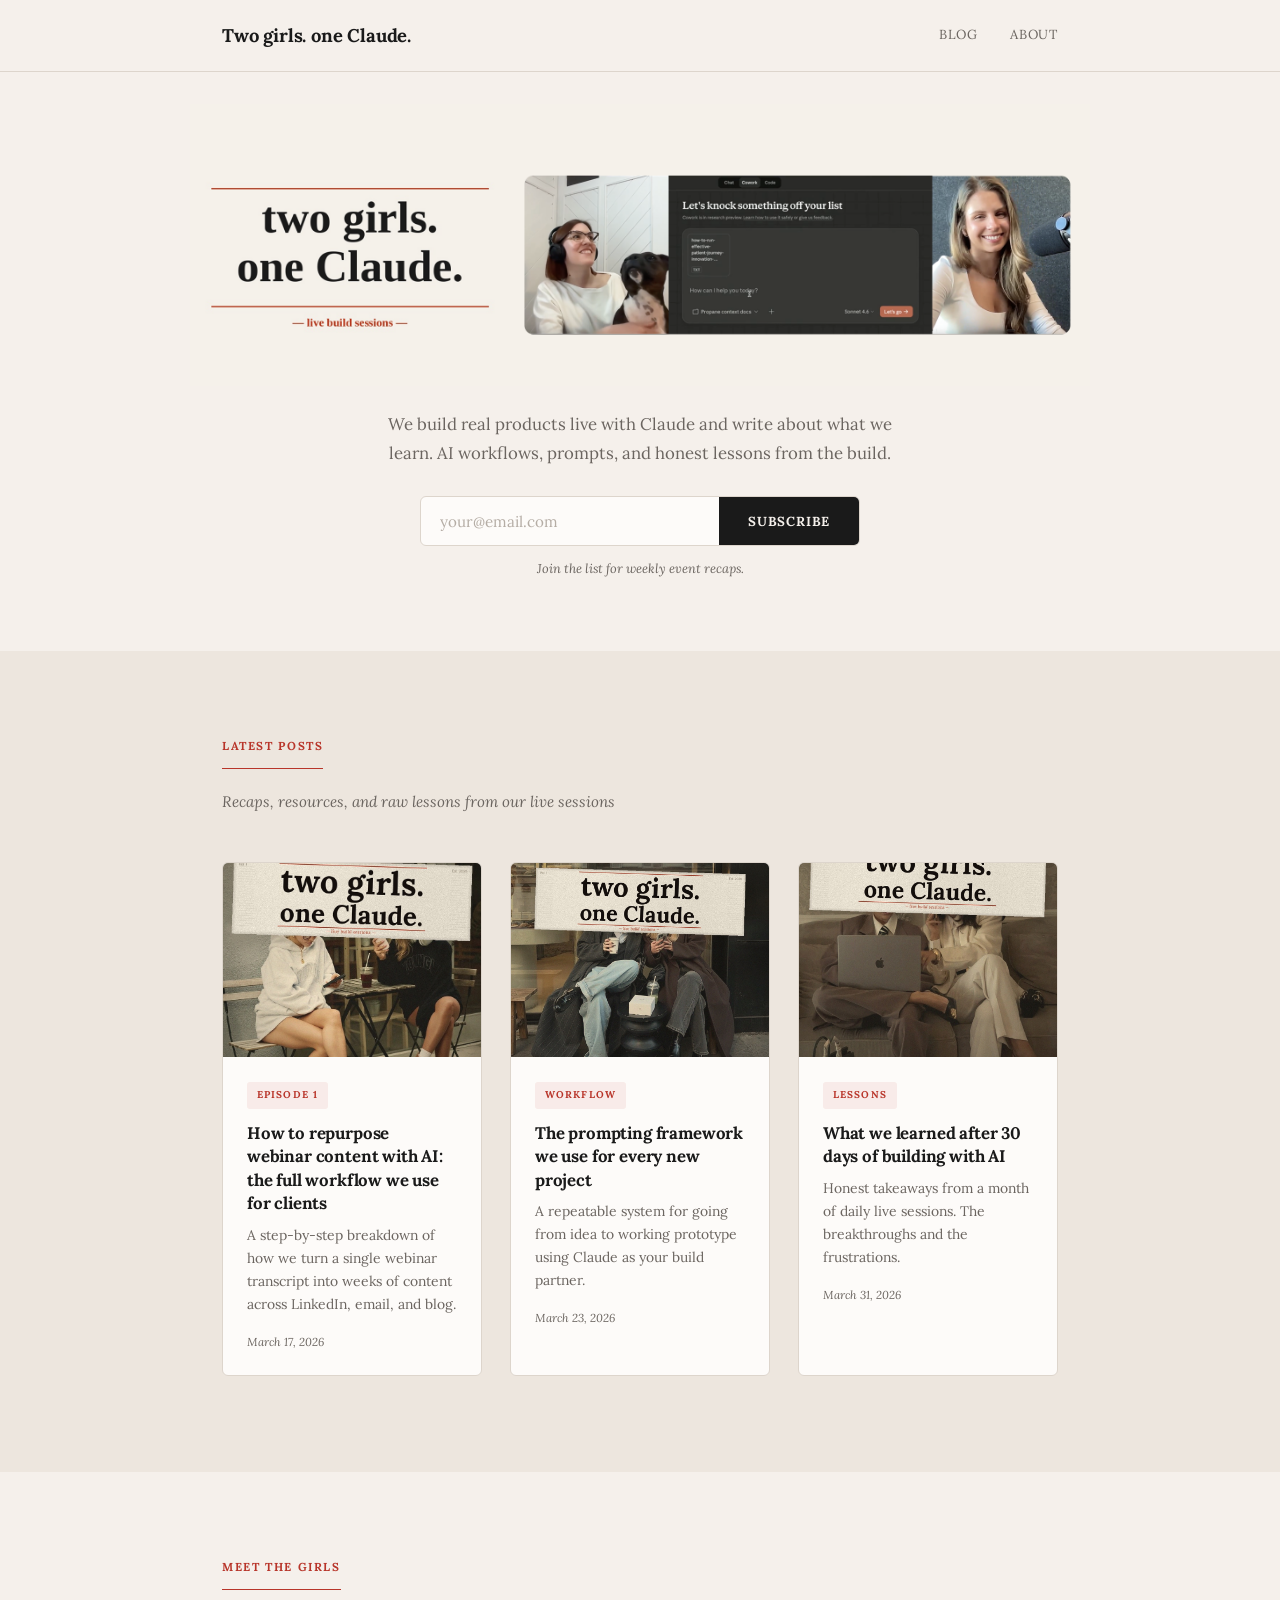
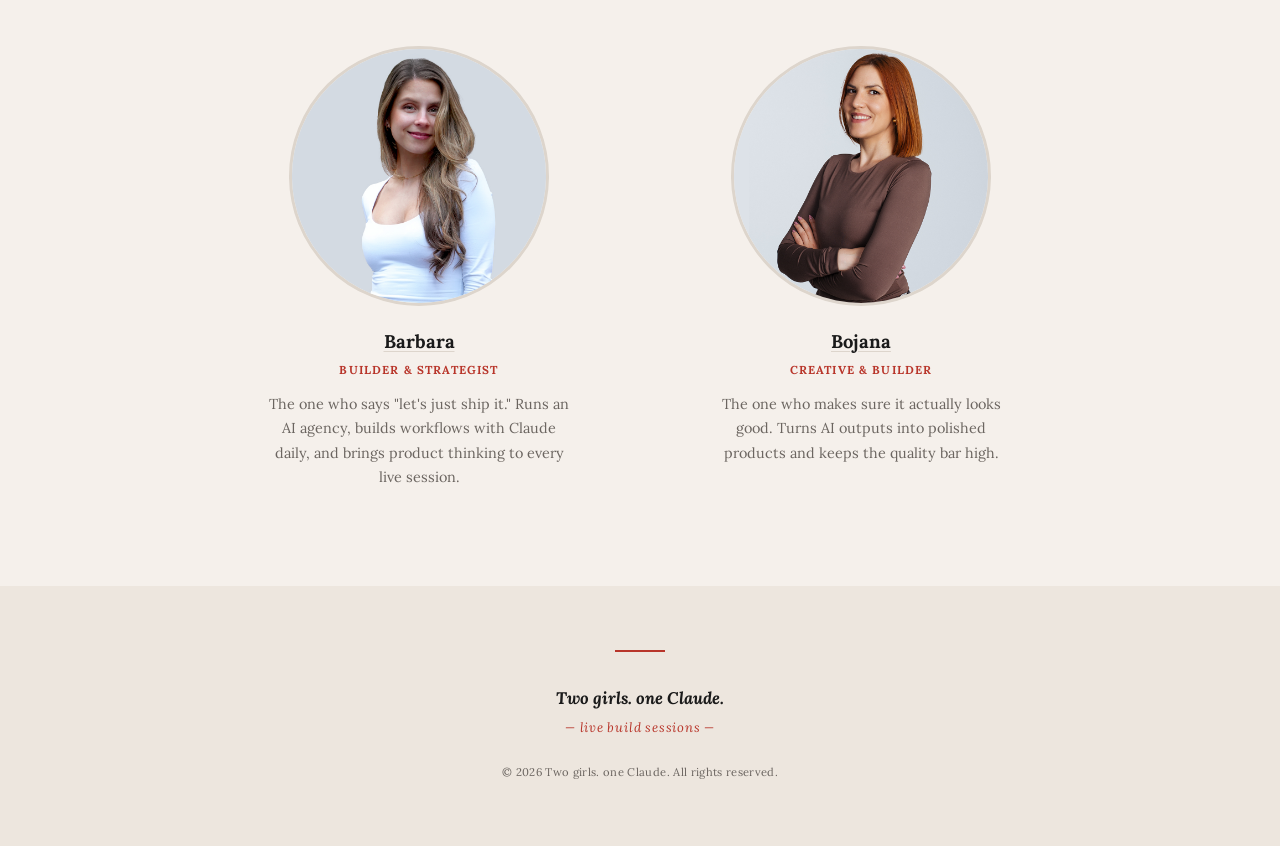
==== index.html @ 8e41c7cb "Add SEO-optimized Episode 1 blog post and update homepage New blog post at /blog/repurpose-webinar-c" ====
<!DOCTYPE html>
<html lang="en">
<head>
  <meta charset="UTF-8">
  <meta name="viewport" content="width=device-width, initial-scale=1.0">
  <title>Two girls. one Claude. — live build sessions</title>
  <link rel="preconnect" href="https://fonts.googleapis.com">
  <link rel="preconnect" href="https://fonts.gstatic.com" crossorigin>
  <link href="https://fonts.googleapis.com/css2?family=Lora:ital,wght@0,400;0,700;1,400;1,700&display=swap" rel="stylesheet">
  <link rel="stylesheet" href="styles.css?v=2">
</head>
<body>

  <!-- NAV -->
  <nav class="nav">
    <div class="nav-inner">
      <a href="/" class="nav-logo">Two girls. one Claude.</a>
      <div class="nav-links">
        <a href="#blog">Blog</a>
        <a href="#about">About</a>
      </div>
    </div>
  </nav>

  <!-- HERO -->
  <header class="hero">
    <div class="hero-inner">
      <div class="hero-banner-wrap">
        <img src="Frame 1000004666.png" alt="Two girls. one Claude. live build sessions" class="hero-banner">
      </div>
      <p class="hero-description">
        We build real products live with Claude and write about what we learn. AI workflows, prompts, and honest lessons from the build.
      </p>
      <form class="hero-form" onsubmit="handleSubscribe(event)">
        <div class="form-row">
          <input type="email" placeholder="your@email.com" required class="hero-input" />
          <button type="submit" class="hero-button">Subscribe</button>
        </div>
        <p class="form-note">Join the list for weekly event recaps.</p>
        <p class="form-success" id="formSuccess">You're in. Welcome to the build.</p>
      </form>
    </div>
  </header>

  <!-- BLOG -->
  <section class="blog" id="blog">
    <div class="section-inner">
      <div class="section-header">
        <div class="section-label">Latest Posts</div>
        <p class="section-subtitle">Recaps, resources, and raw lessons from our live sessions</p>
      </div>
      <div class="blog-grid">

        <a href="blog/repurpose-webinar-content-ai.html" class="blog-card-link">
        <article class="blog-card">
          <div class="blog-card-image">
            <img src="two_girls_one_claude_v3.jpg" alt="Building with Claude">
          </div>
          <div class="blog-card-body">
            <span class="blog-tag">Episode 1</span>
            <h3 class="blog-card-title">How to repurpose webinar content with AI: the full workflow we use for clients</h3>
            <p class="blog-card-excerpt">
              A step-by-step breakdown of how we turn a single webinar transcript into weeks of content across LinkedIn, email, and blog.
            </p>
            <span class="blog-card-date">March 17, 2026</span>
          </div>
        </article>
        </a>

        <article class="blog-card">
          <div class="blog-card-image">
            <img src="two_girls_one_claude_v4.jpg" alt="AI Workflows">
          </div>
          <div class="blog-card-body">
            <span class="blog-tag">Workflow</span>
            <h3 class="blog-card-title">The prompting framework we use for every new project</h3>
            <p class="blog-card-excerpt">
              A repeatable system for going from idea to working prototype using Claude as your build partner.
            </p>
            <span class="blog-card-date">March 23, 2026</span>
          </div>
        </article>

        <article class="blog-card">
          <div class="blog-card-image">
            <img src="two_girls_one_claude_v2.jpg" alt="Live Sessions">
          </div>
          <div class="blog-card-body">
            <span class="blog-tag">Lessons</span>
            <h3 class="blog-card-title">What we learned after 30 days of building with AI</h3>
            <p class="blog-card-excerpt">
              Honest takeaways from a month of daily live sessions. The breakthroughs and the frustrations.
            </p>
            <span class="blog-card-date">March 31, 2026</span>
          </div>
        </article>

      </div>
    </div>
  </section>

  <!-- ABOUT / MEET THE GIRLS -->
  <section class="about" id="about">
    <div class="section-inner">
      <div class="section-header">
        <div class="section-label">Meet the Girls</div>
      </div>
      <div class="about-grid">

        <div class="about-card">
          <div class="about-photo">
            <img src="NEW Barbara.jpg" alt="Barbara">
          </div>
          <div class="about-info">
            <h3 class="about-name"><a href="https://www.linkedin.com/in/barbara-startup-cookie/?skipRedirect=true" target="_blank">Barbara</a></h3>
            <p class="about-role">Builder & Strategist</p>
            <p class="about-bio">
              The one who says "let's just ship it." Runs an AI agency, builds workflows with Claude daily, and brings product thinking to every live session.
            </p>
          </div>
        </div>

        <div class="about-card">
          <div class="about-photo">
            <img src="NEWEST Bojana.png" alt="Bojana">
          </div>
          <div class="about-info">
            <h3 class="about-name"><a href="https://www.linkedin.com/in/bojanavojnovic/" target="_blank">Bojana</a></h3>
            <p class="about-role">Creative & Builder</p>
            <p class="about-bio">
              The one who makes sure it actually looks good. Turns AI outputs into polished products and keeps the quality bar high.
            </p>
          </div>
        </div>

      </div>
    </div>
  </section>

  <!-- FOOTER -->
  <footer class="footer">
    <div class="footer-inner">
      <div class="footer-rule"></div>
      <p class="footer-logo">Two girls. one Claude.</p>
      <p class="footer-sub">— live build sessions —</p>
      <p class="footer-copy">&copy; 2026 Two girls. one Claude. All rights reserved.</p>
    </div>
  </footer>

  <script>
    async function handleSubscribe(e) {
      e.preventDefault();
      const form = e.target;
      const email = form.querySelector('input').value;
      const button = form.querySelector('button');
      const success = document.getElementById('formSuccess');

      button.disabled = true;
      button.textContent = '...';

      try {
        const res = await fetch('https://twogirlsoneclaude.substack.com/api/v1/free', {
          method: 'POST',
          headers: { 'Content-Type': 'application/json' },
          body: JSON.stringify({
            email: email,
            first_url: 'https://twogirlsoneclaude.substack.com/',
            source: 'embed'
          })
        });

        if (res.ok) {
          success.textContent = "You're in. Check your inbox.";
          success.classList.add('visible');
          form.querySelector('input').value = '';
        } else {
          success.textContent = 'Something went wrong. Try again.';
          success.classList.add('visible');
        }
      } catch (err) {
        // CORS fallback: open Substack subscribe page directly
        window.open('https://twogirlsoneclaude.substack.com/subscribe?simple=true&email=' + encodeURIComponent(email), '_blank');
        success.textContent = 'Finishing signup in a new tab.';
        success.classList.add('visible');
        form.querySelector('input').value = '';
      }

      button.disabled = false;
      button.textContent = 'Subscribe';
      setTimeout(() => success.classList.remove('visible'), 5000);
    }
  </script>

</body>
</html>
---- styles.css ----
/* ===== RESET & BASE ===== */
*, *::before, *::after {
  margin: 0;
  padding: 0;
  box-sizing: border-box;
}

:root {
  --cream: #F5F0EB;
  --cream-dark: #EDE6DE;
  --black: #1A1A1A;
  --black-soft: #2C2C2C;
  --red: #B8352A;
  --red-light: #C84233;
  --red-muted: rgba(184, 53, 42, 0.08);
  --text-secondary: #6B6560;
  --border: #DDD5CC;
  --white: #FDFBF9;
  --radius: 6px;
}

html {
  scroll-behavior: smooth;
  font-size: 16px;
}

body {
  font-family: 'Lora', Georgia, 'Times New Roman', serif;
  background-color: var(--cream);
  color: var(--black);
  line-height: 1.7;
  -webkit-font-smoothing: antialiased;
}

img {
  max-width: 100%;
  display: block;
}

a {
  color: inherit;
  text-decoration: none;
}

/* ===== NAV ===== */
.nav {
  position: sticky;
  top: 0;
  z-index: 100;
  background: var(--cream);
  border-bottom: 1px solid var(--border);
}

.nav-inner {
  max-width: 900px;
  margin: 0 auto;
  padding: 1.25rem 2rem;
  display: flex;
  align-items: center;
  justify-content: space-between;
}

.nav-logo {
  font-weight: 700;
  font-size: 1.15rem;
  letter-spacing: -0.01em;
}

.nav-links {
  display: flex;
  gap: 2rem;
}

.nav-links a {
  font-size: 0.82rem;
  font-weight: 400;
  color: var(--text-secondary);
  letter-spacing: 0.06em;
  text-transform: uppercase;
  transition: color 0.2s;
}

.nav-links a:hover {
  color: var(--red);
}

/* ===== HERO ===== */
.hero {
  padding: 2rem 2rem 2.5rem;
  text-align: center;
}

.hero-inner {
  max-width: 900px;
  margin: 0 auto;
}

.hero-banner-wrap {
  width: 100%;
  max-width: 900px;
  overflow: hidden;
  aspect-ratio: 16 / 5;
  margin: 0 auto;
}

.hero-banner {
  width: 100%;
  height: 100%;
  object-fit: cover;
  object-position: center center;
}

.hero-description {
  font-size: 1.05rem;
  color: var(--text-secondary);
  line-height: 1.75;
  margin-top: 1.5rem;
  max-width: 520px;
  margin-left: auto;
  margin-right: auto;
}

.hero-form {
  margin-top: 1.75rem;
}

.form-row {
  display: flex;
  gap: 0;
  max-width: 440px;
  margin: 0 auto;
  border: 1.5px solid var(--border);
  border-radius: var(--radius);
  overflow: hidden;
  background: var(--white);
  transition: border-color 0.2s;
}

.form-row:focus-within {
  border-color: var(--red);
}

.hero-input {
  flex: 1;
  padding: 0.9rem 1.2rem;
  font-family: 'Lora', serif;
  font-size: 0.95rem;
  border: none;
  outline: none;
  background: transparent;
  color: var(--black);
}

.hero-input::placeholder {
  color: #B5ADA5;
}

.hero-button {
  padding: 0.9rem 1.8rem;
  font-family: 'Lora', serif;
  font-size: 0.82rem;
  font-weight: 700;
  letter-spacing: 0.06em;
  text-transform: uppercase;
  border: none;
  background: var(--black);
  color: var(--cream);
  cursor: pointer;
  transition: background 0.2s;
  white-space: nowrap;
}

.hero-button:hover {
  background: var(--red);
}

.form-note {
  font-size: 0.8rem;
  color: var(--text-secondary);
  margin-top: 0.75rem;
  font-style: italic;
}

.form-success {
  font-size: 0.85rem;
  color: var(--red);
  font-weight: 700;
  margin-top: 0.5rem;
  opacity: 0;
  transition: opacity 0.3s;
}

.form-success.visible {
  opacity: 1;
}

/* ===== SHARED SECTION ===== */
.section-inner {
  max-width: 900px;
  margin: 0 auto;
  padding: 0 2rem;
}

.section-header {
  margin-bottom: 3rem;
}

.section-label {
  font-size: 0.72rem;
  font-weight: 700;
  letter-spacing: 0.14em;
  text-transform: uppercase;
  color: var(--red);
  margin-bottom: 0.5rem;
  padding-bottom: 0.75rem;
  border-bottom: 1.5px solid var(--red);
  display: inline-block;
}

.section-subtitle {
  font-size: 0.95rem;
  color: var(--text-secondary);
  margin-top: 0.75rem;
  font-style: italic;
}

/* ===== BLOG ===== */
.blog {
  padding: 5rem 0 6rem;
  background: var(--cream-dark);
}

.blog-grid {
  display: grid;
  grid-template-columns: repeat(3, 1fr);
  gap: 1.75rem;
}

.blog-card {
  background: var(--white);
  border-radius: var(--radius);
  overflow: hidden;
  border: 1px solid var(--border);
  transition: transform 0.25s ease, box-shadow 0.25s ease;
  cursor: pointer;
}

.blog-card:hover {
  transform: translateY(-4px);
  box-shadow: 0 12px 40px rgba(26, 26, 26, 0.07);
}

.blog-card-image {
  width: 100%;
  aspect-ratio: 4 / 3;
  overflow: hidden;
}

.blog-card-image img {
  width: 100%;
  height: 100%;
  object-fit: cover;
  transition: transform 0.4s ease;
}

.blog-card:hover .blog-card-image img {
  transform: scale(1.04);
}

.blog-card-body {
  padding: 1.4rem 1.5rem 1.5rem;
}

.blog-tag {
  font-size: 0.62rem;
  font-weight: 700;
  letter-spacing: 0.12em;
  text-transform: uppercase;
  color: var(--red);
  background: var(--red-muted);
  padding: 0.3rem 0.6rem;
  border-radius: 3px;
  display: inline-block;
}

.blog-card-title {
  font-size: 1.05rem;
  font-weight: 700;
  line-height: 1.4;
  margin-top: 0.8rem;
  letter-spacing: -0.01em;
}

.blog-card-excerpt {
  font-size: 0.87rem;
  color: var(--text-secondary);
  line-height: 1.65;
  margin-top: 0.5rem;
}

.blog-card-date {
  font-size: 0.72rem;
  color: var(--text-secondary);
  font-style: italic;
  margin-top: 1rem;
  display: block;
}

/* ===== ABOUT ===== */
.about {
  padding: 5rem 0 6rem;
}

.about-grid {
  display: grid;
  grid-template-columns: repeat(2, 1fr);
  gap: 3rem;
}

.about-card {
  text-align: center;
}

.about-photo {
  width: 260px;
  height: 260px;
  margin: 0 auto 1.25rem;
  border-radius: 50%;
  overflow: hidden;
  border: 3px solid var(--border);
}

.about-photo img {
  width: 100%;
  height: 100%;
  object-fit: cover;
  object-position: center top;
}

.about-name {
  font-size: 1.15rem;
  font-weight: 700;
  margin-bottom: 0.2rem;
}

.about-name a {
  color: inherit;
  text-decoration: underline;
  text-underline-offset: 3px;
  text-decoration-color: var(--border);
  transition: text-decoration-color 0.2s;
}

.about-name a:hover {
  text-decoration-color: var(--red);
}

.about-role {
  font-size: 0.72rem;
  font-weight: 700;
  letter-spacing: 0.1em;
  text-transform: uppercase;
  color: var(--red);
  margin-bottom: 0.75rem;
}

.about-bio {
  font-size: 0.9rem;
  color: var(--text-secondary);
  line-height: 1.7;
  max-width: 300px;
  margin: 0 auto;
}

/* ===== FOOTER ===== */
.footer {
  padding: 4rem 2rem;
  text-align: center;
  background: var(--cream-dark);
}

.footer-inner {
  max-width: 400px;
  margin: 0 auto;
}

.footer-rule {
  width: 50px;
  height: 2px;
  background: var(--red);
  margin: 0 auto 2rem;
}

.footer-logo {
  font-style: italic;
  font-weight: 700;
  font-size: 1.05rem;
}

.footer-sub {
  font-style: italic;
  font-size: 0.82rem;
  color: var(--red);
  letter-spacing: 0.06em;
  margin-top: 0.3rem;
}

.footer-copy {
  font-size: 0.7rem;
  color: var(--text-secondary);
  margin-top: 1.5rem;
  letter-spacing: 0.03em;
}

/* ===== RESPONSIVE ===== */
@media (max-width: 768px) {
  .hero-title {
    font-size: 2rem;
  }

  .blog-grid {
    grid-template-columns: 1fr;
    max-width: 420px;
    margin: 0 auto;
  }

  .about-grid {
    grid-template-columns: 1fr;
    gap: 2.5rem;
  }

  .hero {
    padding: 2.5rem 1.5rem 3rem;
  }

  .nav-inner {
    padding: 1rem 1.5rem;
  }

  .section-inner {
    padding: 0 1.5rem;
  }
}

@media (max-width: 480px) {
  .hero-title {
    font-size: 1.7rem;
  }

  .form-row {
    flex-direction: column;
    border-radius: var(--radius);
  }

  .hero-button {
    border-top: 1px solid var(--border);
  }
}
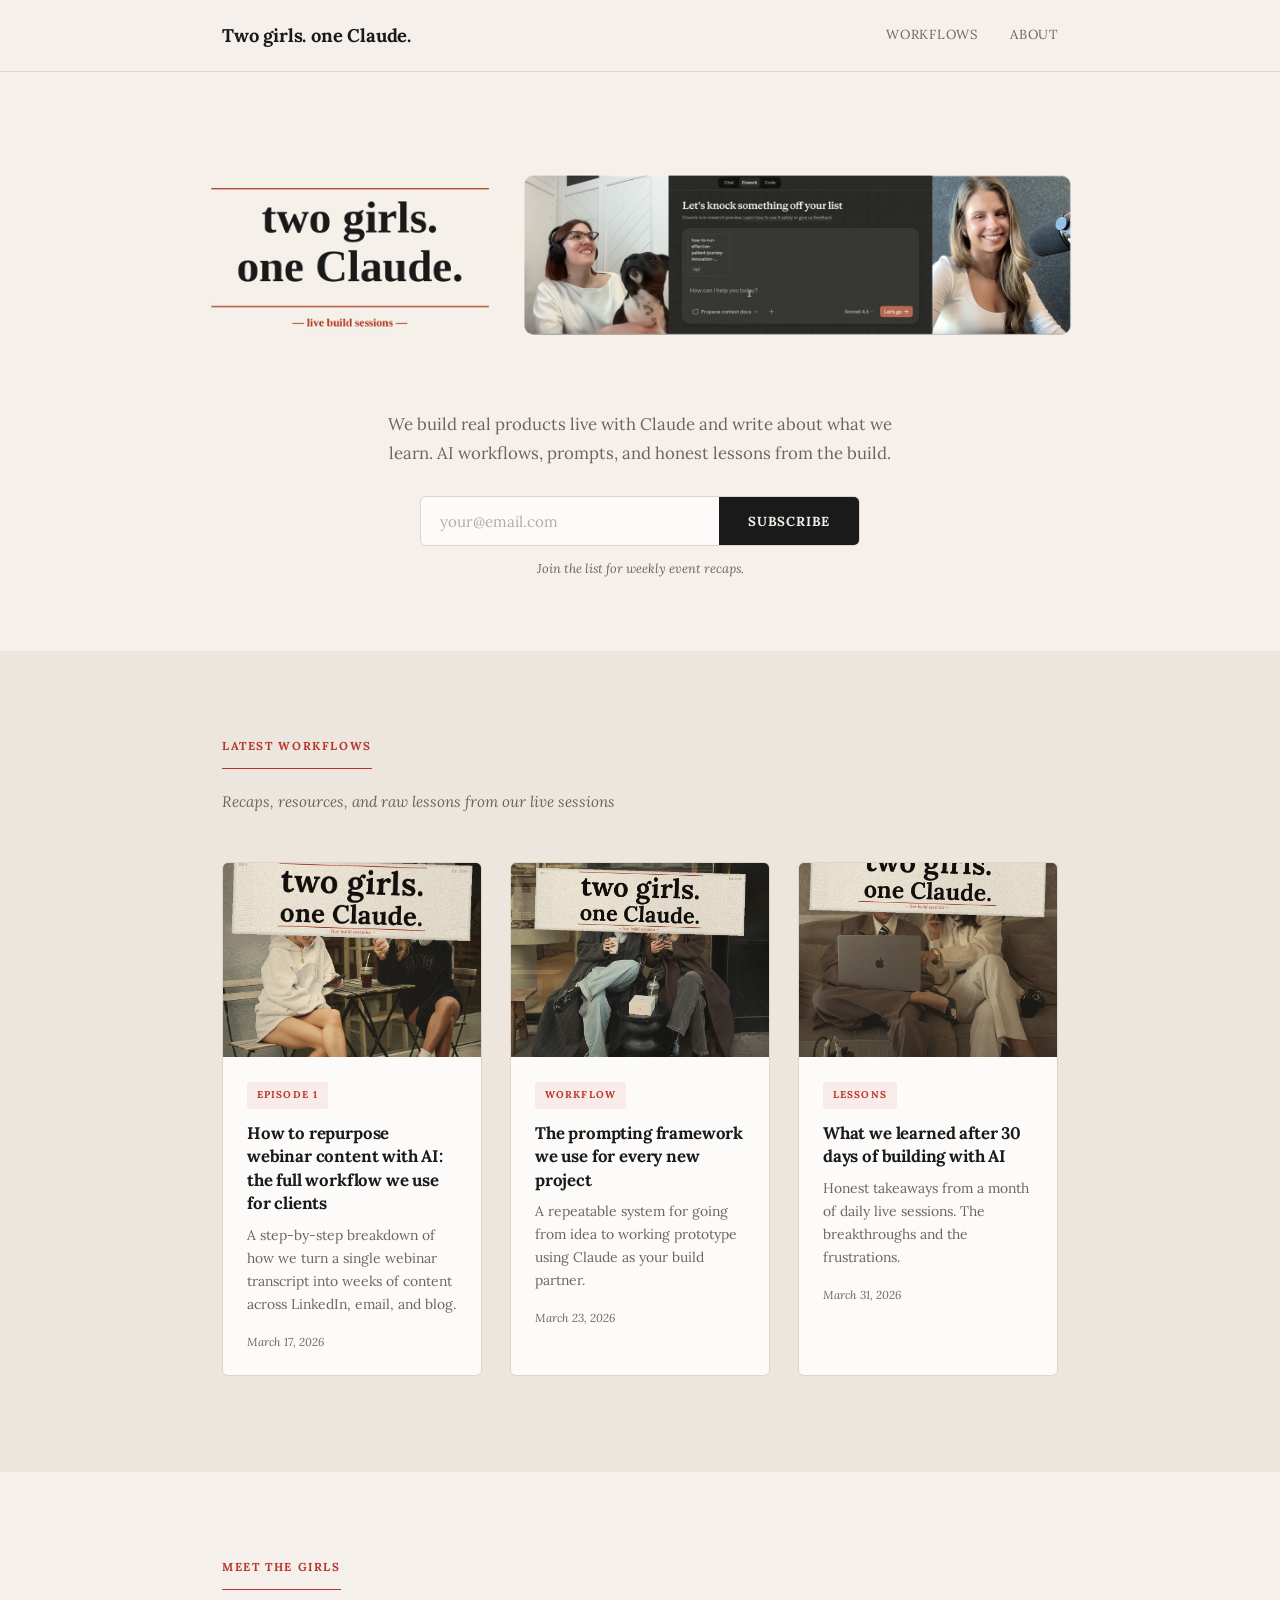
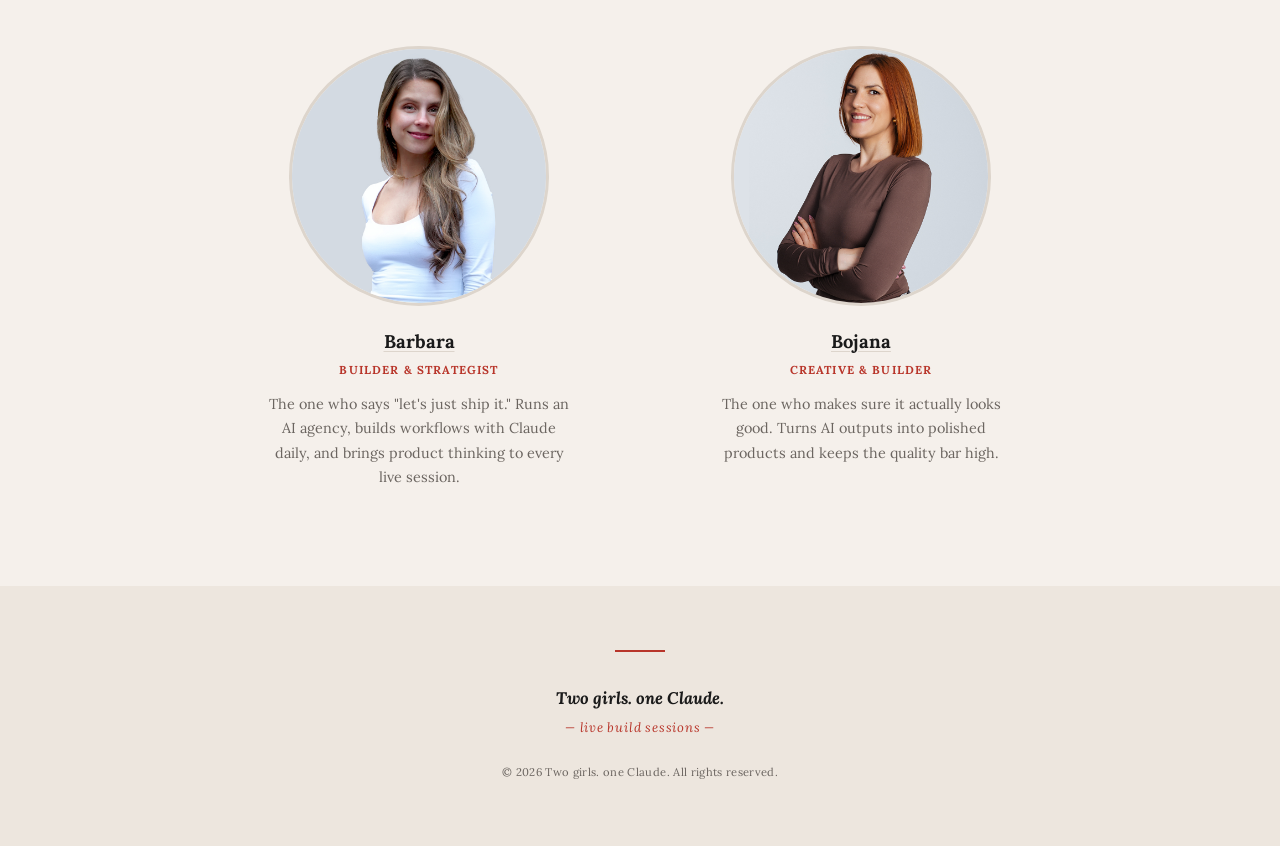
==== commit bab1af87: "Rename Blog to Workflows everywhere Updated nav links, page titles, section labels, and back links a" ====
--- a/index.html
+++ b/index.html
@@ -16,7 +16,7 @@
     <div class="nav-inner">
       <a href="/" class="nav-logo">Two girls. one Claude.</a>
       <div class="nav-links">
-        <a href="#blog">Blog</a>
+        <a href="blog/">Workflows</a>
         <a href="#about">About</a>
       </div>
     </div>
@@ -46,12 +46,12 @@
   <section class="blog" id="blog">
     <div class="section-inner">
       <div class="section-header">
-        <div class="section-label">Latest Posts</div>
+        <div class="section-label">Latest Workflows</div>
         <p class="section-subtitle">Recaps, resources, and raw lessons from our live sessions</p>
       </div>
       <div class="blog-grid">
 
-        <a href="blog/repurpose-webinar-content-ai.html" class="blog-card-link">
+        <a href="blog/repurpose-webinar-content-ai/" class="blog-card-link">
         <article class="blog-card">
           <div class="blog-card-image">
             <img src="two_girls_one_claude_v3.jpg" alt="Building with Claude">
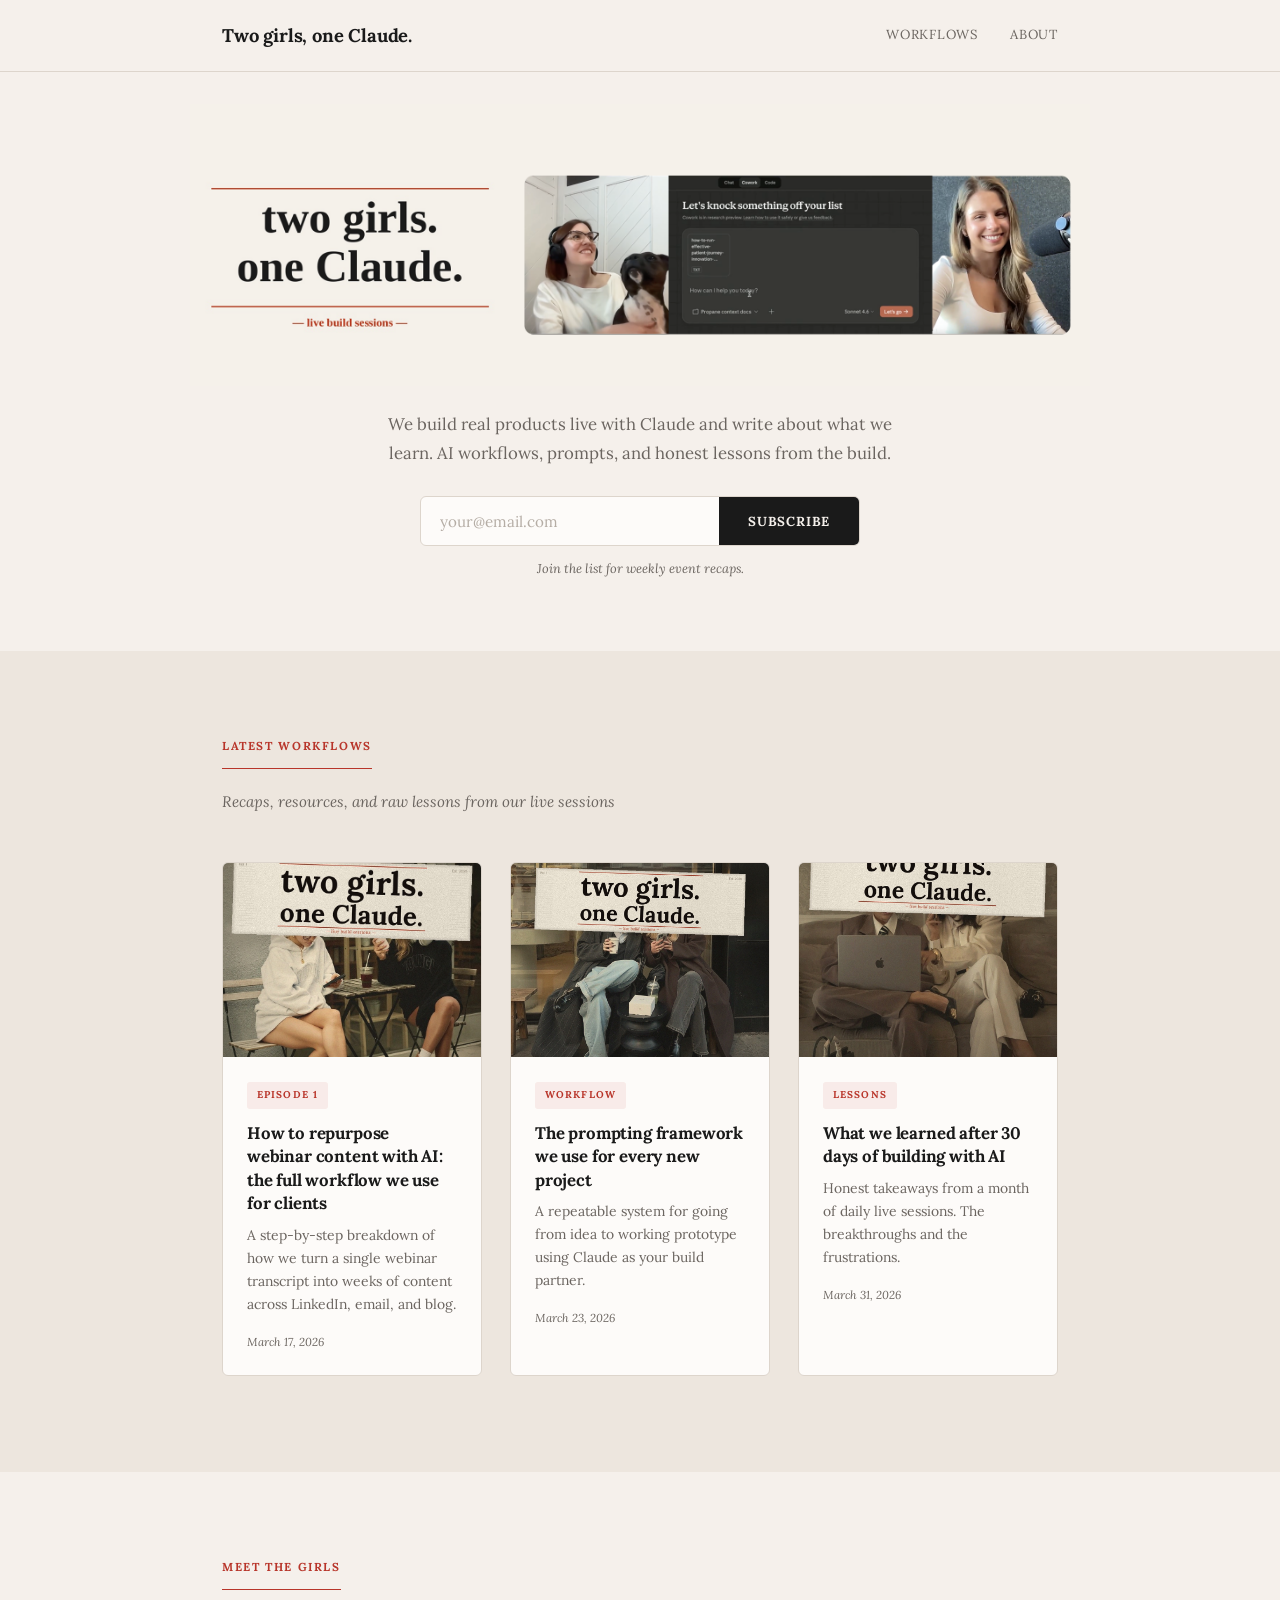
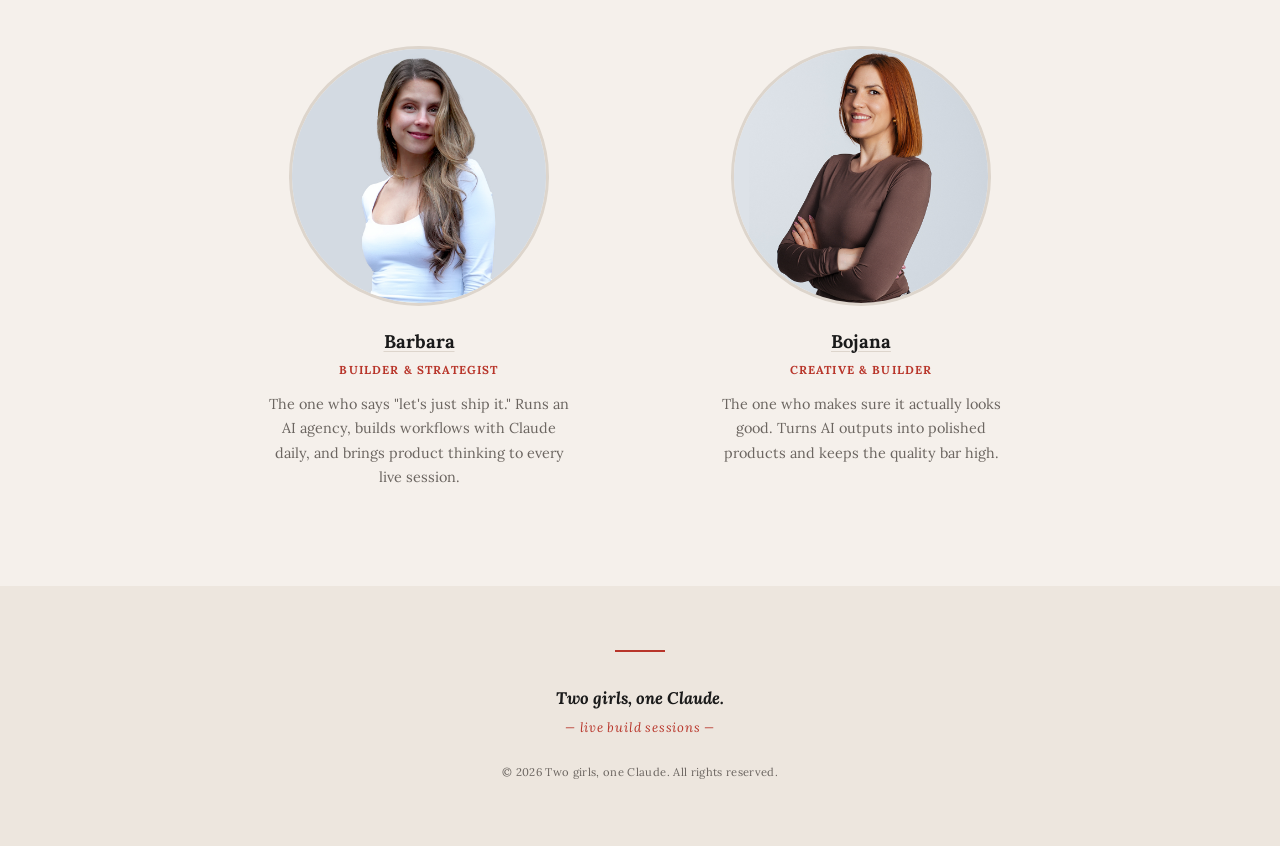
==== commit 8c9f8b16: "Fix brand name: "Two girls, one Claude." everywhere Replaced all instances of "Two girls. one Claude" ====
--- a/index.html
+++ b/index.html
@@ -3,7 +3,7 @@
 <head>
   <meta charset="UTF-8">
   <meta name="viewport" content="width=device-width, initial-scale=1.0">
-  <title>Two girls. one Claude. — live build sessions</title>
+  <title>Two girls, one Claude. — live build sessions</title>
   <link rel="preconnect" href="https://fonts.googleapis.com">
   <link rel="preconnect" href="https://fonts.gstatic.com" crossorigin>
   <link href="https://fonts.googleapis.com/css2?family=Lora:ital,wght@0,400;0,700;1,400;1,700&display=swap" rel="stylesheet">
@@ -14,7 +14,7 @@
   <!-- NAV -->
   <nav class="nav">
     <div class="nav-inner">
-      <a href="/" class="nav-logo">Two girls. one Claude.</a>
+      <a href="/" class="nav-logo">Two girls, one Claude.</a>
       <div class="nav-links">
         <a href="blog/">Workflows</a>
         <a href="#about">About</a>
@@ -26,7 +26,7 @@
   <header class="hero">
     <div class="hero-inner">
       <div class="hero-banner-wrap">
-        <img src="Frame 1000004666.png" alt="Two girls. one Claude. live build sessions" class="hero-banner">
+        <img src="Frame 1000004666.png" alt="Two girls, one Claude. live build sessions" class="hero-banner">
       </div>
       <p class="hero-description">
         We build real products live with Claude and write about what we learn. AI workflows, prompts, and honest lessons from the build.
@@ -141,9 +141,9 @@
   <footer class="footer">
     <div class="footer-inner">
       <div class="footer-rule"></div>
-      <p class="footer-logo">Two girls. one Claude.</p>
+      <p class="footer-logo">Two girls, one Claude.</p>
       <p class="footer-sub">— live build sessions —</p>
-      <p class="footer-copy">&copy; 2026 Two girls. one Claude. All rights reserved.</p>
+      <p class="footer-copy">&copy; 2026 Two girls, one Claude. All rights reserved.</p>
     </div>
   </footer>
 
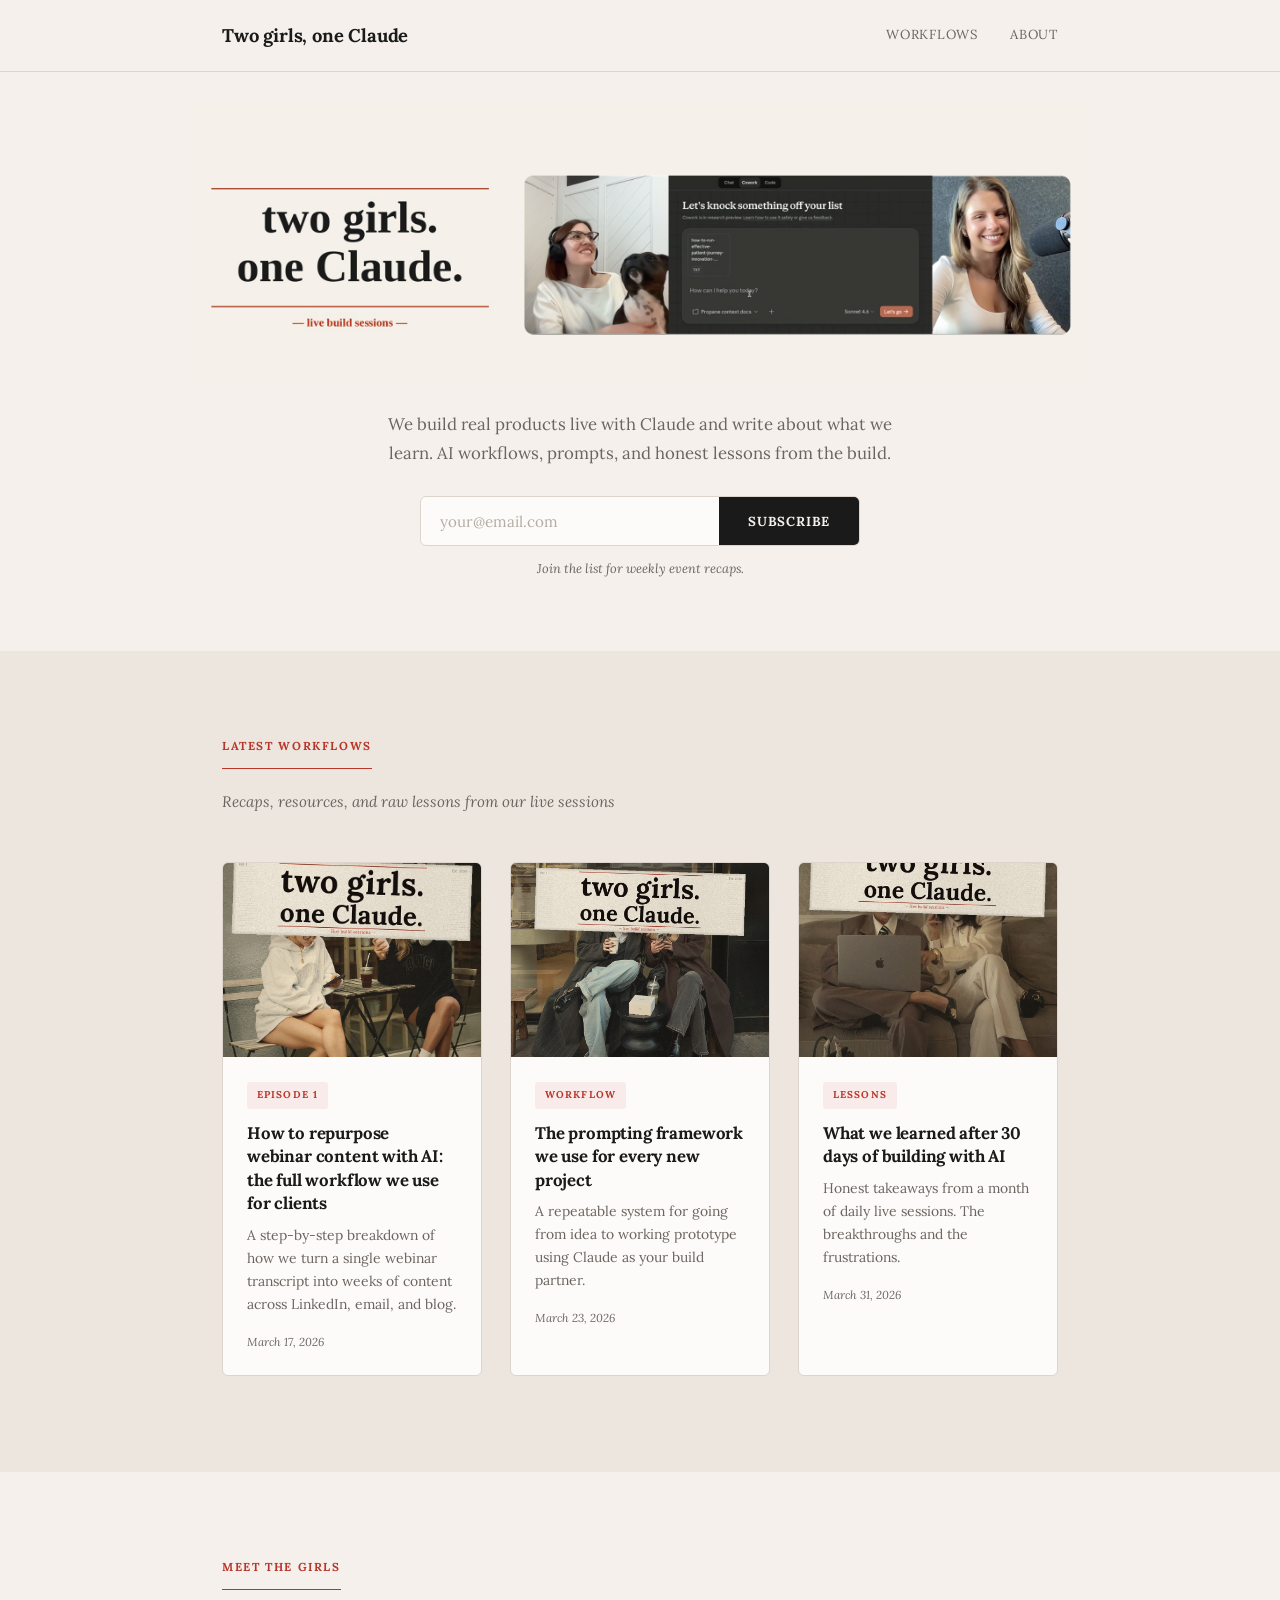
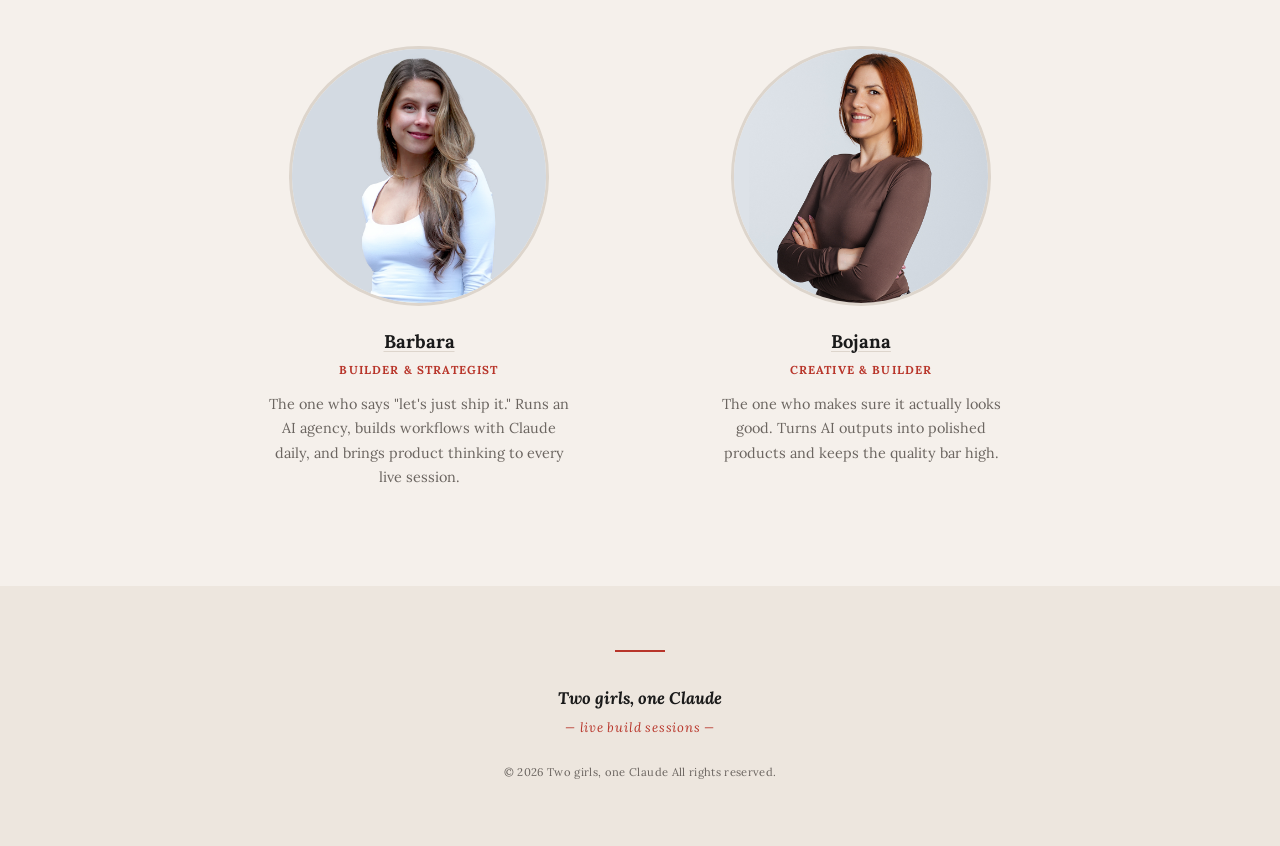
==== commit fb708ac4: "Remove trailing period from brand name everywhere Correct format: "Two girls, one Claude" (no full s" ====
--- a/index.html
+++ b/index.html
@@ -3,7 +3,7 @@
 <head>
   <meta charset="UTF-8">
   <meta name="viewport" content="width=device-width, initial-scale=1.0">
-  <title>Two girls, one Claude. — live build sessions</title>
+  <title>Two girls, one Claude — live build sessions</title>
   <link rel="preconnect" href="https://fonts.googleapis.com">
   <link rel="preconnect" href="https://fonts.gstatic.com" crossorigin>
   <link href="https://fonts.googleapis.com/css2?family=Lora:ital,wght@0,400;0,700;1,400;1,700&display=swap" rel="stylesheet">
@@ -14,7 +14,7 @@
   <!-- NAV -->
   <nav class="nav">
     <div class="nav-inner">
-      <a href="/" class="nav-logo">Two girls, one Claude.</a>
+      <a href="/" class="nav-logo">Two girls, one Claude</a>
       <div class="nav-links">
         <a href="blog/">Workflows</a>
         <a href="#about">About</a>
@@ -26,7 +26,7 @@
   <header class="hero">
     <div class="hero-inner">
       <div class="hero-banner-wrap">
-        <img src="Frame 1000004666.png" alt="Two girls, one Claude. live build sessions" class="hero-banner">
+        <img src="Frame 1000004666.png" alt="Two girls, one Claude live build sessions" class="hero-banner">
       </div>
       <p class="hero-description">
         We build real products live with Claude and write about what we learn. AI workflows, prompts, and honest lessons from the build.
@@ -141,9 +141,9 @@
   <footer class="footer">
     <div class="footer-inner">
       <div class="footer-rule"></div>
-      <p class="footer-logo">Two girls, one Claude.</p>
+      <p class="footer-logo">Two girls, one Claude</p>
       <p class="footer-sub">— live build sessions —</p>
-      <p class="footer-copy">&copy; 2026 Two girls, one Claude. All rights reserved.</p>
+      <p class="footer-copy">&copy; 2026 Two girls, one Claude All rights reserved.</p>
     </div>
   </footer>
 
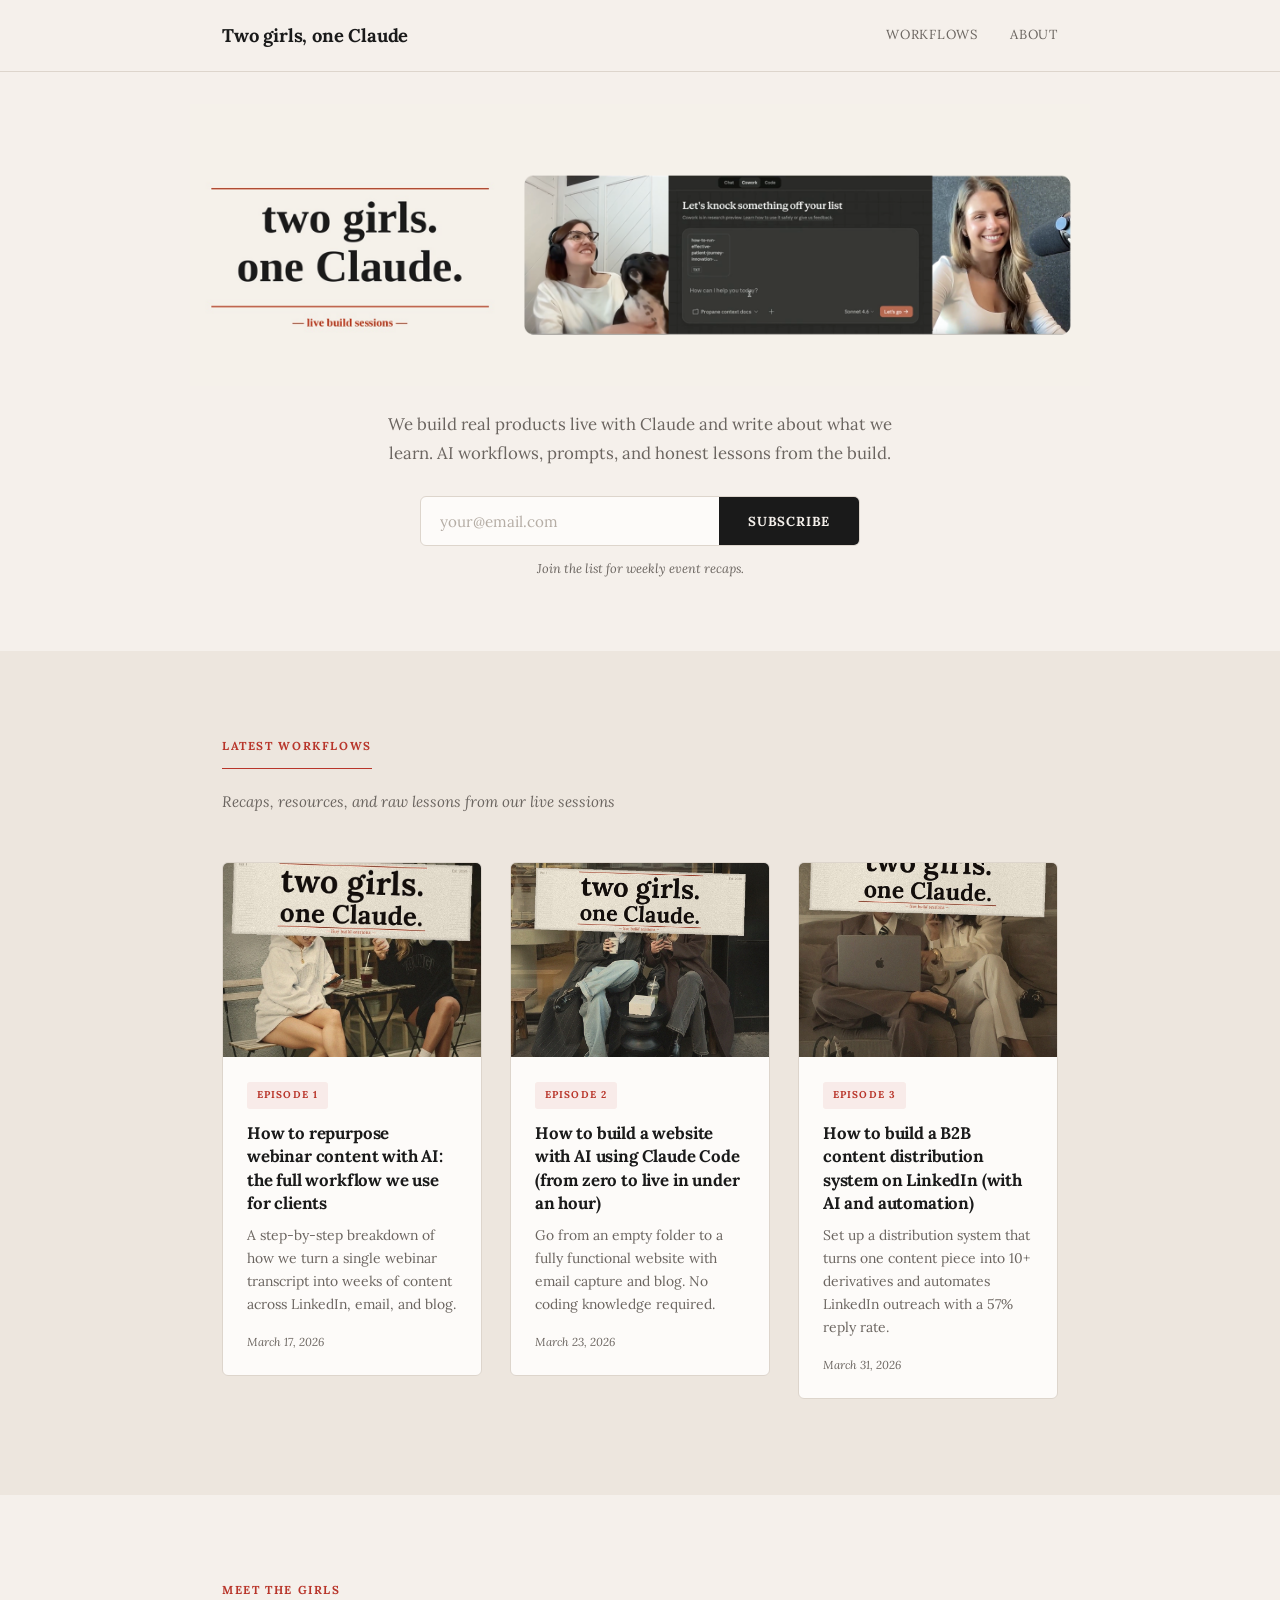
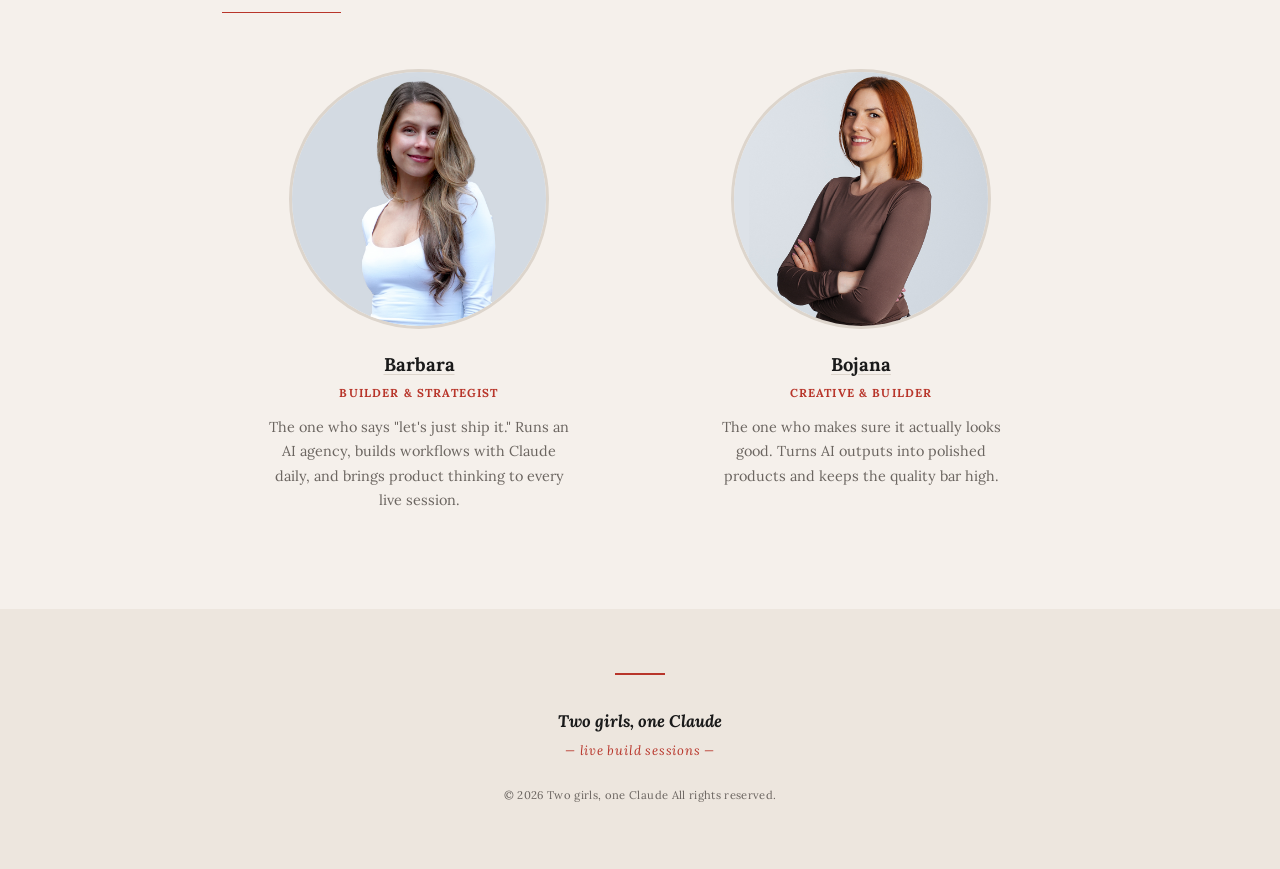
==== commit 25c0e2c1: "Add Episode 2 and Episode 3 workflow pages Episode 2: /blog/build-website-with-ai-claude-code/   - H" ====
--- a/index.html
+++ b/index.html
@@ -67,33 +67,37 @@
         </article>
         </a>
 
+        <a href="blog/build-website-with-ai-claude-code/" class="blog-card-link">
         <article class="blog-card">
           <div class="blog-card-image">
-            <img src="two_girls_one_claude_v4.jpg" alt="AI Workflows">
+            <img src="two_girls_one_claude_v4.jpg" alt="Building a website with Claude Code">
           </div>
           <div class="blog-card-body">
-            <span class="blog-tag">Workflow</span>
-            <h3 class="blog-card-title">The prompting framework we use for every new project</h3>
+            <span class="blog-tag">Episode 2</span>
+            <h3 class="blog-card-title">How to build a website with AI using Claude Code (from zero to live in under an hour)</h3>
             <p class="blog-card-excerpt">
-              A repeatable system for going from idea to working prototype using Claude as your build partner.
+              Go from an empty folder to a fully functional website with email capture and blog. No coding knowledge required.
             </p>
             <span class="blog-card-date">March 23, 2026</span>
           </div>
         </article>
+        </a>
 
+        <a href="blog/linkedin-content-distribution-b2b/" class="blog-card-link">
         <article class="blog-card">
           <div class="blog-card-image">
-            <img src="two_girls_one_claude_v2.jpg" alt="Live Sessions">
+            <img src="two_girls_one_claude_v2.jpg" alt="LinkedIn Distribution">
           </div>
           <div class="blog-card-body">
-            <span class="blog-tag">Lessons</span>
-            <h3 class="blog-card-title">What we learned after 30 days of building with AI</h3>
+            <span class="blog-tag">Episode 3</span>
+            <h3 class="blog-card-title">How to build a B2B content distribution system on LinkedIn (with AI and automation)</h3>
             <p class="blog-card-excerpt">
-              Honest takeaways from a month of daily live sessions. The breakthroughs and the frustrations.
+              Set up a distribution system that turns one content piece into 10+ derivatives and automates LinkedIn outreach with a 57% reply rate.
             </p>
             <span class="blog-card-date">March 31, 2026</span>
           </div>
         </article>
+        </a>
 
       </div>
     </div>
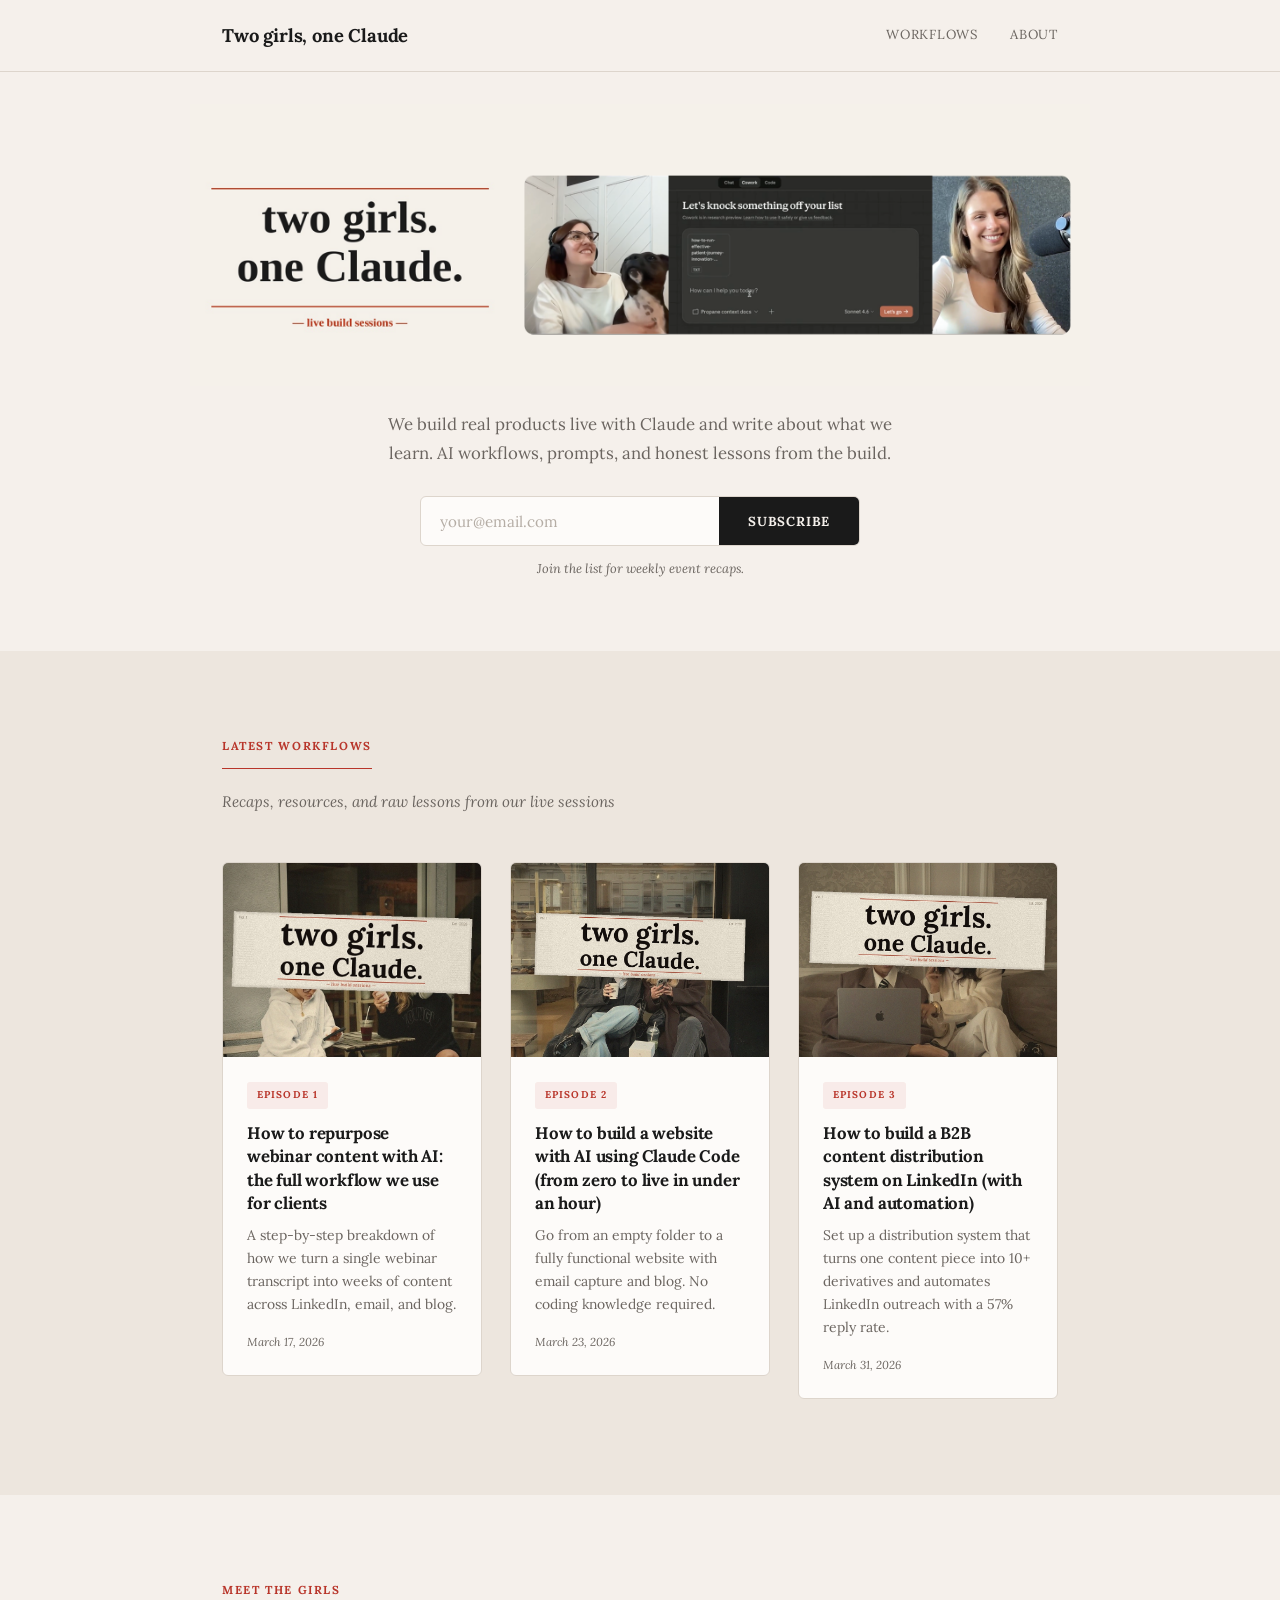
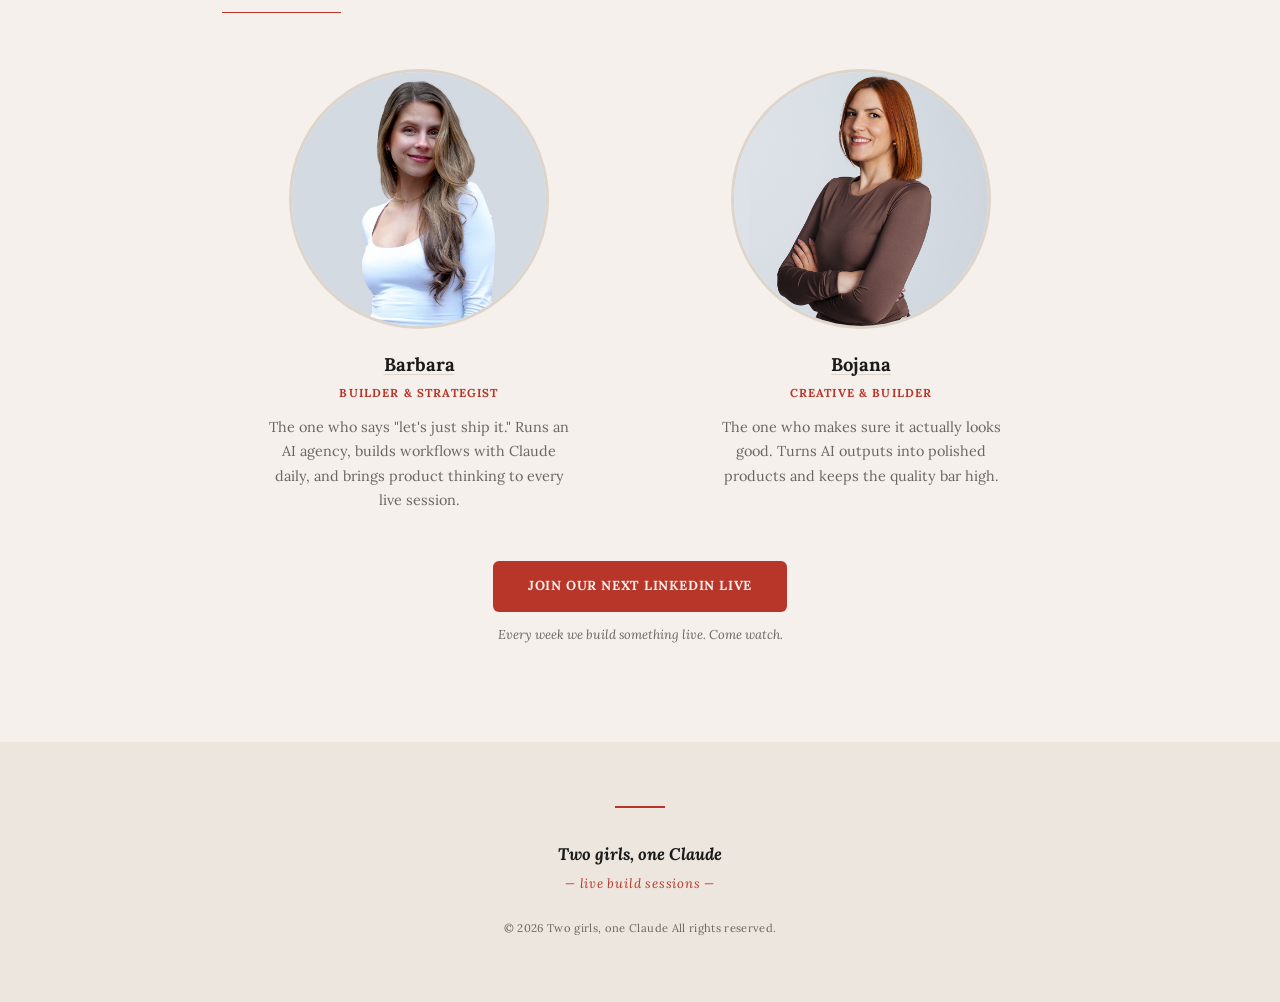
==== commit cbd49fb4: "Add LinkedIn Live CTA button below bios Red button with brand styling, links to LinkedIn events page" ====
--- a/index.html
+++ b/index.html
@@ -138,6 +138,12 @@
         </div>
 
       </div>
+
+      <div style="text-align: center; margin-top: 3rem;">
+        <a href="https://www.linkedin.com/company/two-girls-one-claude/events/" target="_blank" style="display: inline-block; padding: 0.9rem 2.2rem; font-family: 'Lora', serif; font-size: 0.82rem; font-weight: 700; letter-spacing: 0.06em; text-transform: uppercase; background: var(--red); color: var(--cream); border-radius: var(--radius); text-decoration: none; transition: background 0.2s;">Join our next LinkedIn Live</a>
+        <p style="font-size: 0.8rem; color: var(--text-secondary); margin-top: 0.75rem; font-style: italic;">Every week we build something live. Come watch.</p>
+      </div>
+
     </div>
   </section>
 
--- a/styles.css
+++ b/styles.css
@@ -260,6 +260,7 @@
   width: 100%;
   height: 100%;
   object-fit: cover;
+  object-position: center 15%;
   transition: transform 0.4s ease;
 }
 
